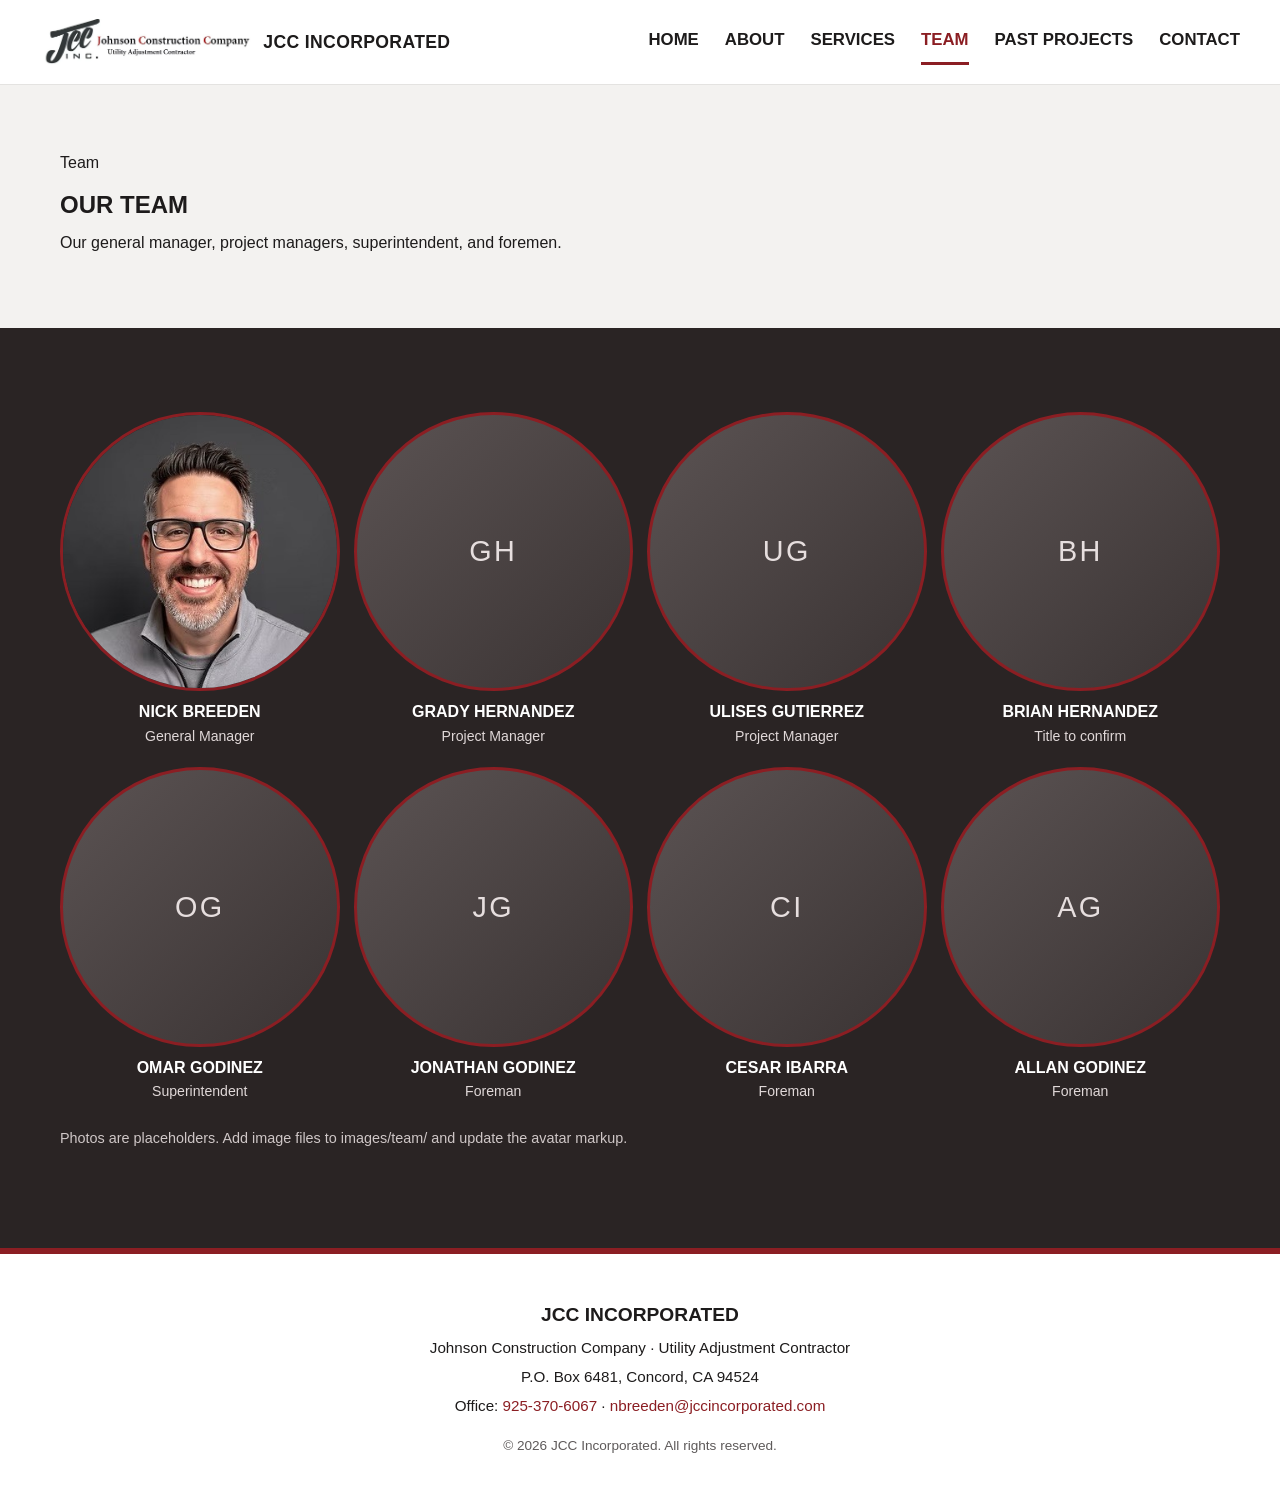
==== team.html @ 81626405 "Update team.html" ====
<!DOCTYPE html>
<html lang="en">
<head>
  <meta charset="UTF-8">
  <meta name="viewport" content="width=device-width, initial-scale=1.0">
  <meta name="description" content="The JCC Incorporated team: general manager, project managers, superintendent, and foremen.">
  <title>Team | JCC Incorporated</title>
  <link rel="stylesheet" href="css/styles.css">
</head>
<body>
  <a class="skip-link" href="#main">Skip to content</a>
  <header class="site-header" id="top">
    <a class="brand" href="index.html"><img src="images/logo.png" alt=""><span>JCC Incorporated</span></a>
    <nav class="desk-nav" aria-label="Main">
        <a href="index.html">Home</a>
        <a href="about.html">About</a>
        <a href="services.html">Services</a>
        <a href="team.html" aria-current="page">Team</a>
        <a href="projects.html">Past Projects</a>
        <a href="contact.html">Contact</a>
    </nav>
    <button class="menu-toggle" aria-expanded="false" aria-controls="menu" aria-label="Open menu">
      <span></span><span></span>
    </button>
  </header>
  <div class="menu-sheet" id="menu">
    <div class="sheet-top">
      <a class="brand" href="index.html"><img src="images/logo.png" alt=""><span>JCC Incorporated</span></a>
      <a class="btn-dark" href="contact.html">Contact</a>
    </div>
    <nav class="sheet-links" aria-label="Main">
      <a href="index.html">Home</a>
      <a href="about.html">About</a>
      <a href="services.html">Services</a>
      <a href="team.html" aria-current="page">Team</a>
      <a href="projects.html">Past Projects</a>
      <a href="contact.html">Contact</a>
    </nav>
    <div class="sheet-foot">
      <p>Office: <a href="tel:9253706067">925-370-6067</a></p>
      <p><a href="mailto:nbreeden@jccincorporated.com">nbreeden@jccincorporated.com</a></p>
      <p>P.O. Box 6481, Concord, CA 94524</p>
    </div>
  </div>
  <main id="main">

    <section class="page-hero">
      <p class="eyebrow">Team</p>
      <h1>Our Team</h1>
      <p class="hero-sub">Our general manager, project managers, superintendent, and foremen.</p>
    </section>

    <section class="section dark">
      <div class="team-grid">
        <article class="team-card reveal">
          <img class="avatar" src="images/nick.jpeg" alt="Nick Breeden">
          <h3>Nick Breeden</h3>
          <p>General Manager</p>
        </article>
        <article class="team-card reveal">
          <div class="avatar" role="img" aria-label="images/grady"><span>GH</span></div>
          <h3>Grady Hernandez</h3>
          <p>Project Manager</p>
        </article>
        <article class="team-card reveal">
          <div class="avatar" role="img" aria-label="images/ulices"><span>UG</span></div>
          <h3>Ulises Gutierrez</h3>
          <p>Project Manager</p>
        </article>
        <article class="team-card reveal">
          <div class="avatar" role="img" aria-label="images/brian"><span>BH</span></div>
          <h3>Brian Hernandez</h3>
          <p>Title to confirm</p>
        </article>
        <article class="team-card reveal">
          <div class="avatar" role="img" aria-label="images/omar"><span>OG</span></div>
          <h3>Omar Godinez</h3>
          <p>Superintendent</p>
        </article>
        <article class="team-card reveal">
          <div class="avatar" role="img" aria-label="images/jonathan"><span>JG</span></div>
          <h3>Jonathan Godinez</h3>
          <p>Foreman</p>
        </article>
        <article class="team-card reveal">
          <div class="avatar" role="img" aria-label="images/cesar"><span>CI</span></div>
          <h3>Cesar Ibarra</h3>
          <p>Foreman</p>
        </article>
        <article class="team-card reveal">
          <div class="avatar" role="img" aria-label="images/allan"><span>AG</span></div>
          <h3>Allan Godinez</h3>
          <p>Foreman</p>
        </article>
      </div>
      <p class="note light">Photos are placeholders. Add image files to images/team/ and update the avatar markup.</p>
    </section>

  </main>
  <footer class="site-footer">
    <p class="footer-name">JCC Incorporated</p>
    <p>Johnson Construction Company · Utility Adjustment Contractor</p>
    <p>P.O. Box 6481, Concord, CA 94524</p>
    <p>Office: <a href="tel:9253706067">925-370-6067</a> · <a href="mailto:nbreeden@jccincorporated.com">nbreeden@jccincorporated.com</a></p>
    <p class="copy">&copy; 2026 JCC Incorporated. All rights reserved.</p>
  </footer>
  <script src="js/main.js"></script>
</body>
</html>
---- css/styles.css ----
/* JCC Incorporated. Mobile first; desktop enhancements at 900px and up. */
:root{
  --red:#8b1e23; --red-dark:#6a1519;
  --ink:#1d1b1b; --paper:#f3f2f0; --dark:#2a2424; --white:#fff; --muted:#5e5a5a;
  --head: "Arial Narrow", "Roboto Condensed", "Helvetica Neue", Arial, sans-serif;
  --body: "Helvetica Neue", Arial, sans-serif;
  --ease: cubic-bezier(.2,.7,.2,1);
}
*,*::before,*::after{box-sizing:border-box}
html{scroll-behavior:smooth;scroll-padding-top:72px}
body{margin:0;font-family:var(--body);color:var(--ink);background:var(--paper);line-height:1.6;padding-top:64px}
img{max-width:100%;display:block}
a{color:inherit}
h1,h2,h3{font-family:var(--head);text-transform:uppercase;line-height:1.1;margin:.2em 0 .5em}
h2{font-size:clamp(1.6rem,5vw,2.6rem)}
h3{font-size:1.15rem}
p{margin:0 0 1em}
.skip-link{position:absolute;left:-999px}
.skip-link:focus{left:12px;top:12px;background:#fff;padding:8px;z-index:200}

/* ---------- Header ---------- */
.site-header{position:fixed;top:0;left:0;right:0;height:64px;background:var(--white);z-index:130;
  display:flex;align-items:center;justify-content:center;box-shadow:0 1px 0 rgba(0,0,0,.06);transition:background .3s,box-shadow .3s;pointer-events:none}
.site-header > *{pointer-events:auto}
.site-header.scrolled{box-shadow:0 4px 16px rgba(0,0,0,.12)}
.brand{position:absolute;left:14px;top:50%;transform:translateY(-50%);display:flex;align-items:center;gap:8px;text-decoration:none;color:var(--ink)}
.brand img{height:38px;width:auto}
.brand span{font-family:var(--head);font-weight:700;text-transform:uppercase;font-size:.95rem;letter-spacing:.02em}
.desk-nav{display:none}
.site-header > .brand span{display:none}

/* Notch toggle: centered under the top edge; moves to the bottom of the sheet when open */
.menu-toggle{position:absolute;top:0;left:50%;transform:translateX(-50%);width:76px;height:52px;border:0;background:var(--white);
  border-radius:0 0 30px 30px;box-shadow:0 6px 14px rgba(0,0,0,.12);cursor:pointer;display:flex;flex-direction:column;
  justify-content:center;align-items:center;gap:7px;padding:0;
  transition:top .45s var(--ease),border-radius .45s var(--ease),background .3s}
.menu-toggle span{display:block;width:26px;height:2px;background:var(--ink)}
.menu-toggle:focus-visible{outline:3px solid var(--red);outline-offset:2px}
.menu-open .site-header{background:transparent;box-shadow:none}
.menu-open .site-header .brand{opacity:0}
.menu-open .menu-toggle{top:calc(min(82vh,100vh) - 52px);border-radius:30px 30px 0 0;box-shadow:0 -4px 14px rgba(0,0,0,.1)}

/* Full-width drop sheet from the top */
.menu-sheet{position:fixed;top:0;left:0;right:0;height:min(82vh,100vh);background:var(--white);z-index:120;
  display:flex;flex-direction:column;padding:0 0 0;transform:translateY(-102%);visibility:hidden;
  transition:transform .5s var(--ease),visibility .5s;box-shadow:0 18px 40px rgba(0,0,0,.18)}
.menu-open .menu-sheet{transform:translateY(0);visibility:visible}
.sheet-top{height:64px;flex:0 0 64px;display:flex;align-items:center;justify-content:space-between;padding:0 14px}
.sheet-top .brand{position:static;transform:none}
.btn-dark{background:#2a2424;color:var(--white);font-family:var(--head);font-weight:700;text-transform:uppercase;font-size:.8rem;
  letter-spacing:.06em;padding:9px 14px;text-decoration:none;transition:background .2s}
.btn-dark:hover{background:var(--red)}
.sheet-links{display:flex;flex-direction:column;padding:8px 14px 0;overflow:auto}
.sheet-links a{display:block;padding:14px 0;border-bottom:1px solid #d9d6d3;font-family:var(--head);font-size:1.35rem;
  font-weight:700;text-transform:uppercase;text-decoration:none;color:var(--ink);opacity:0;transform:translateY(10px);
  transition:opacity .35s var(--ease),transform .35s var(--ease),color .2s}
.menu-open .sheet-links a{opacity:1;transform:none}
.menu-open .sheet-links a:nth-child(1){transition-delay:.12s}.menu-open .sheet-links a:nth-child(2){transition-delay:.16s}
.menu-open .sheet-links a:nth-child(3){transition-delay:.2s}.menu-open .sheet-links a:nth-child(4){transition-delay:.24s}
.menu-open .sheet-links a:nth-child(5){transition-delay:.28s}.menu-open .sheet-links a:nth-child(6){transition-delay:.32s}
.sheet-links a:hover,.sheet-links a[aria-current="page"]{color:var(--red)}
.sheet-foot{margin-top:auto;padding:18px 14px 92px;font-size:.92rem;color:var(--muted)}
.sheet-foot p{margin:.2em 0}
.sheet-foot a{color:var(--red);text-decoration:none}

/* ---------- Buttons & links ---------- */
.btn{display:inline-block;background:var(--red);color:var(--white);padding:13px 24px;font-family:var(--head);
  font-weight:700;text-transform:uppercase;letter-spacing:.04em;text-decoration:none;border:2px solid var(--red);
  border-radius:0;cursor:pointer;transition:transform .25s var(--ease),background .25s,color .25s;font-size:1rem}
.btn:hover{background:var(--red-dark);border-color:var(--red-dark);transform:translateY(-2px)}
.btn:active{transform:translateY(0)}
.btn.ghost{background:transparent;border-color:var(--white);color:var(--white)}
.btn.ghost:hover{background:var(--white);color:var(--ink)}
.text-link{display:inline-block;color:var(--red);font-family:var(--head);font-weight:700;text-transform:uppercase;text-decoration:none;margin-top:8px;
  background:linear-gradient(currentColor,currentColor) 0 100%/0 2px no-repeat;transition:background-size .35s var(--ease)}
.text-link:hover{background-size:100% 2px}
.text-link::after{content:" \203A"}
.text-link.light{color:#f1d4d5}
.btn-row{display:flex;flex-wrap:wrap;gap:12px}

/* ---------- Hero ---------- */
.hero {
  min-height: 88vh;
  display: flex;
  align-items: flex-end;
  color: var(--white);
  padding: 110px 20px 56px;

  background-image:
    linear-gradient(
      180deg,
      rgba(20, 15, 15, .25) 0%,
      rgba(20, 15, 15, .55) 45%,
      rgba(20, 15, 15, .9) 100%
    ),
    var(--hero-img),
    linear-gradient(#3b3434, #3b3434);

  background-position: center;
  background-size: cover;
  background-repeat: no-repeat;

  animation: heroZoom 1.8s var(--ease) both;
}

/* ---------- Sections ---------- */
.section{padding:56px 20px;max-width:1200px;margin:0 auto}
.section.dark{background:var(--dark);color:var(--white);max-width:none;padding-left:20px;padding-right:20px}
.section.dark > *{max-width:1200px;margin-left:auto;margin-right:auto}
.section.cta{text-align:center;background:var(--white)}
.section.stats{background:var(--white);max-width:none}
.section.stats > *{max-width:1200px;margin-left:auto;margin-right:auto}
.kicker{font-family:var(--head);text-transform:uppercase;color:var(--red);letter-spacing:.12em;font-weight:700;font-size:.85rem;margin-bottom:.4em}
.kicker-light{color:#f1d4d5;font-family:var(--head);text-transform:uppercase;letter-spacing:.1em;font-size:.85rem}
.note{font-size:.9rem;color:var(--muted);margin-top:24px}
.note.light{color:#cfc7c7}
.grid-2{display:grid;gap:20px;grid-template-columns:1fr}
.card{background:var(--white);color:var(--ink);padding:20px;box-shadow:0 8px 24px rgba(0,0,0,.08);transition:transform .4s var(--ease),box-shadow .4s}
.card:hover{transform:translateY(-4px);box-shadow:0 16px 36px rgba(0,0,0,.14)}
.section.dark .card{color:var(--ink)}
.check-list{list-style:none;padding:0;margin:0 0 1em}
.check-list li{padding:10px 0 10px 28px;border-bottom:1px solid rgba(0,0,0,.1);position:relative}
.check-list li::before{content:"";position:absolute;left:0;top:18px;width:12px;height:12px;background:var(--red)}
.check-list.light li{border-color:rgba(255,255,255,.14)}
.project-list{list-style:none;padding:0;columns:1;column-gap:32px}
.project-list li{padding:10px 0;border-bottom:1px solid rgba(255,255,255,.15);font-size:.98rem;break-inside:avoid}
.section:not(.dark) .project-list li{border-color:rgba(0,0,0,.1)}

/* Intro/Stats */
.stat-grid{display:grid;grid-template-columns:1fr 1fr;gap:0}
.stat{border-top:4px solid var(--red);padding:20px 12px 26px 0}
.stat strong{display:block;font-family:var(--head);font-size:clamp(2.2rem,8vw,3.8rem);line-height:1;color:var(--ink)}
.stat span{font-size:.92rem;color:var(--muted)}

/* Placeholders */
.ph{background:linear-gradient(135deg,#d8d4cf,#bfb9b3);color:#5a5350;display:flex;align-items:center;justify-content:center;
  text-align:center;padding:14px;font-size:.85rem;aspect-ratio:4/3;border:2px dashed #8a837e;margin-bottom:14px}
.ph.ph-wide{aspect-ratio:16/10}
.ph span{font-family:var(--head);text-transform:uppercase;letter-spacing:.06em}

/* Carousel */
.carousel-wrap{position:relative}
.carousel{display:flex;gap:16px;overflow-x:auto;scroll-snap-type:x mandatory;padding:4px 2px 16px;scrollbar-width:none;-webkit-overflow-scrolling:touch}
.carousel::-webkit-scrollbar{display:none}
.slide{flex:0 0 84%;scroll-snap-align:center}
.slide h3{margin-top:0}
.slide p{color:var(--muted);font-size:.95rem}
.car-btn{display:none}

/* Team */
.team-grid{display:grid;grid-template-columns:1fr 1fr;gap:20px 14px}
.team-card{text-align:center;color:var(--white)}
.team-card h3{font-size:1rem;margin:12px 0 4px}
.team-card p{font-size:.88rem;color:#e0d8d8;margin:0}
.avatar{width:100%;aspect-ratio:1;border-radius:50%;border:3px solid var(--red);background:linear-gradient(135deg,#5b5353,#3a3333);
  display:flex;align-items:center;justify-content:center;transition:transform .4s var(--ease)}
.avatar span{font-family:var(--head);font-size:1.8rem;color:#e6dede;letter-spacing:.08em}
.team-card:hover .avatar{transform:scale(1.04)}

/* Contact */
.contact-info .grid-2{align-items:start}
.contact-info h3{color:var(--red);margin-top:18px}
.contact-info h3:first-child{margin-top:0}
.contact-form{display:grid;gap:14px;background:var(--white);padding:22px;box-shadow:0 8px 24px rgba(0,0,0,.08)}
.contact-form label{display:grid;gap:6px;font-weight:600;font-size:.95rem}
.contact-form input,.contact-form textarea{font:inherit;padding:11px 12px;border:1px solid #bbb;border-radius:0;background:#fff;transition:border-color .2s,box-shadow .2s}
.contact-form input:focus,.contact-form textarea:focus{outline:none;border-color:var(--red);box-shadow:0 0 0 3px rgba(139,30,35,.15)}
.contact-form input.invalid,.contact-form textarea.invalid{border-color:#b00020}
.req{color:var(--red)}
.form-status{margin:0;font-weight:600}
.form-status.ok{color:#1d6b35}.form-status.err{color:#b00020}

/* Year tabs */
.year-tabs{position:sticky;top:64px;z-index:50;background:var(--white);display:flex;justify-content:center;gap:8px;padding:10px;box-shadow:0 2px 8px rgba(0,0,0,.06)}
.year-tabs a{font-family:var(--head);font-weight:700;text-transform:uppercase;text-decoration:none;padding:8px 18px;border:2px solid var(--red);color:var(--red);transition:background .2s,color .2s}
.year-tabs a:hover{background:var(--red);color:var(--white)}
.gallery{display:grid;grid-template-columns:1fr;gap:12px}

/* Footer */
.site-footer{background:var(--white);text-align:center;padding:40px 20px;margin-top:0;border-top:6px solid var(--red);font-size:.95rem}
.site-footer p{margin:.3em 0}
.site-footer a{color:var(--red);text-decoration:none}
.footer-name{font-family:var(--head);font-weight:700;text-transform:uppercase;font-size:1.2rem}
.site-footer .copy{color:var(--muted);font-size:.85rem;margin-top:1.2em}

/* Reveal on scroll */
.reveal{opacity:0;transform:translateY(28px);transition:opacity .8s var(--ease),transform .8s var(--ease)}
.reveal.in{opacity:1;transform:none}
.team-grid .reveal:nth-child(2){transition-delay:.05s}.team-grid .reveal:nth-child(3){transition-delay:.1s}.team-grid .reveal:nth-child(4){transition-delay:.15s}

/* ---------- Tablet & desktop ---------- */
@media (min-width:600px){
  .stat-grid{grid-template-columns:repeat(4,1fr)}
  .team-grid{grid-template-columns:repeat(3,1fr)}
  .slide{flex:0 0 46%}
  .gallery{grid-template-columns:1fr 1fr}
}
@media (min-width:900px){
  body{padding-top:0}
  html{scroll-padding-top:110px}
  .site-header{justify-content:space-between;height:84px;padding:0 40px}
  .brand{position:static;transform:none}
  .brand img{height:46px}
  .brand span{font-size:1.1rem}
  .site-header > .brand span{display:inline}
  .menu-toggle,.menu-sheet{display:none}
  .desk-nav{display:flex;gap:26px;align-items:center}
  .desk-nav a{padding:8px 0;font-family:var(--head);font-weight:700;text-transform:uppercase;font-size:1.05rem;text-decoration:none;color:var(--ink);border-bottom:3px solid transparent;transition:border-color .2s,color .2s}
  .desk-nav a:hover,.desk-nav a[aria-current="page"]{border-bottom-color:var(--red);color:var(--red)}
  .hero{padding:150px 60px 90px;min-height:92vh}
  .page-hero{padding:150px 60px 56px}
  .section{padding:84px 60px}
  .section.dark{padding:84px 60px}
  .grid-2{grid-template-columns:1fr 1fr;gap:28px}
  .team-grid{grid-template-columns:repeat(4,1fr)}
  .project-list{columns:2}
  .slide{flex:0 0 31%}
  .car-btn{display:flex;align-items:center;justify-content:center;position:absolute;top:40%;z-index:2;width:48px;height:48px;border:0;
    background:var(--red);color:var(--white);font-size:1.8rem;cursor:pointer;transition:background .2s}
  .car-btn:hover{background:var(--red-dark)}
  .car-btn.prev{left:-20px}.car-btn.next{right:-20px}
  .contact-info .grid-2{grid-template-columns:1fr 1.4fr;gap:60px}
  .contact-form{padding:34px}
  .gallery{grid-template-columns:repeat(4,1fr)}
  .stat-grid{gap:28px}
}
@media (prefers-reduced-motion:reduce){
  *,*::before,*::after{animation:none!important;transition:none!important;scroll-behavior:auto!important}
  .reveal{opacity:1;transform:none}
}
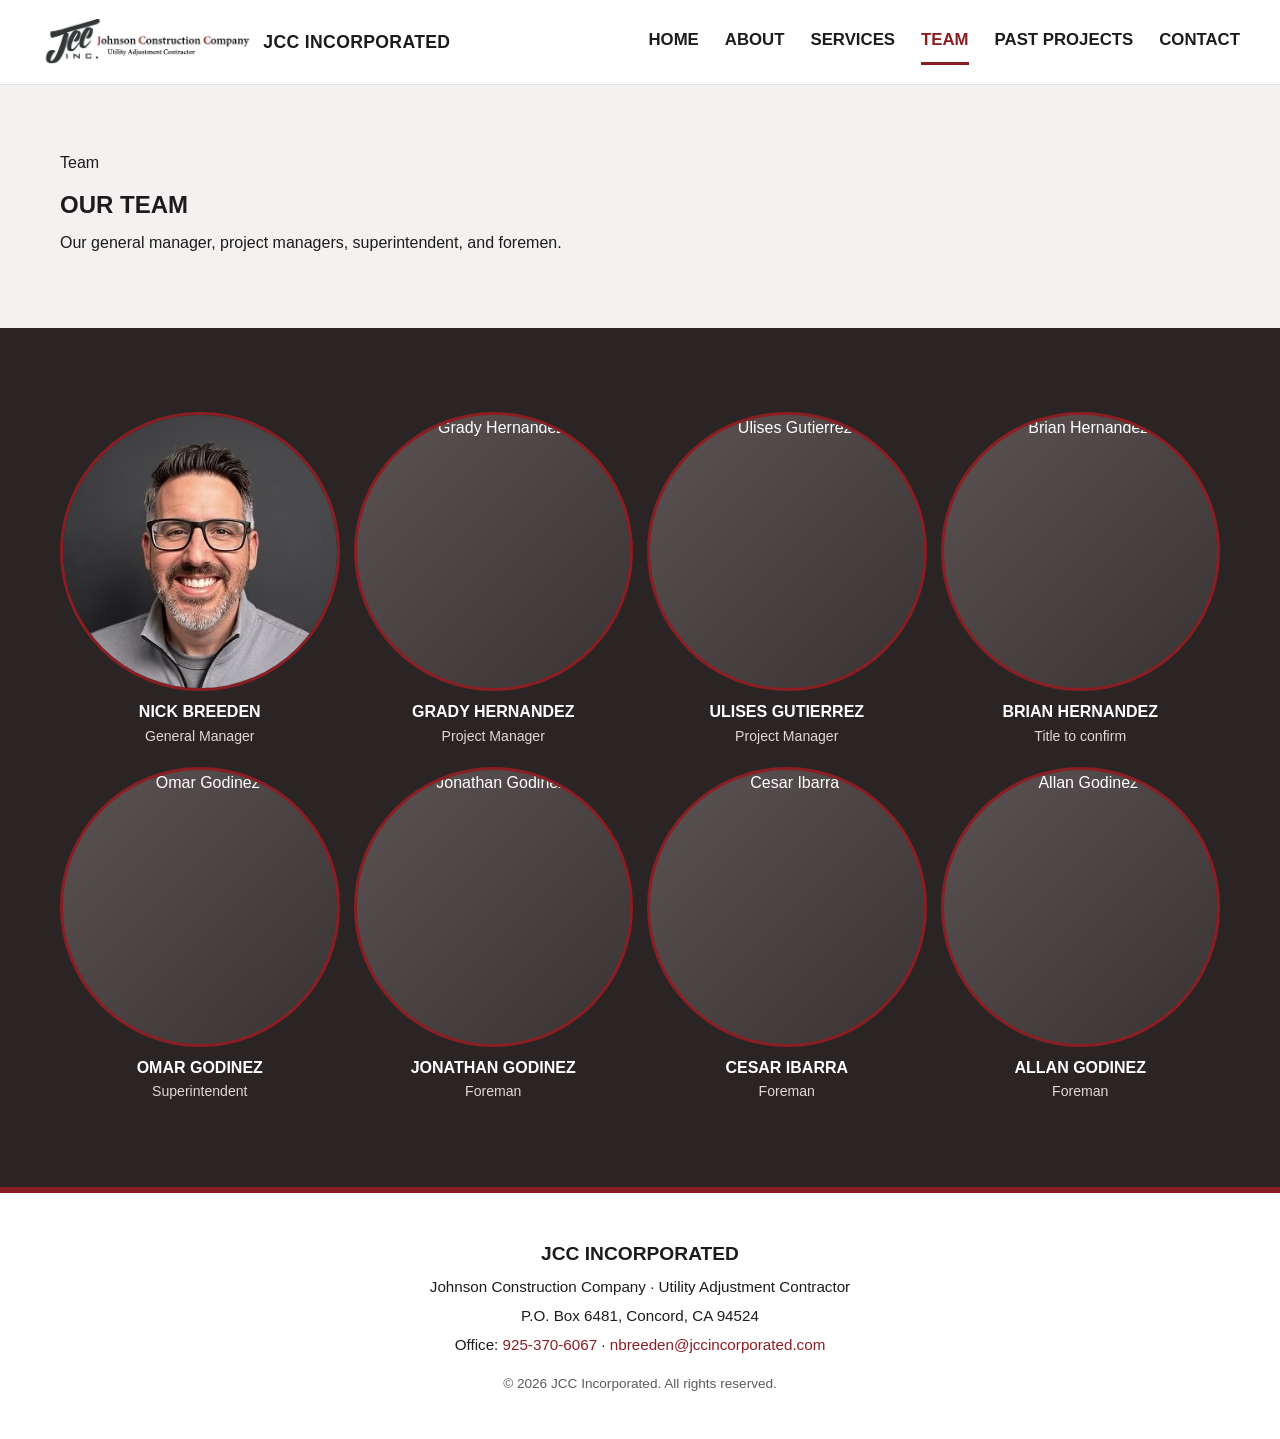
==== commit 30ea27e5: "Update team.html" ====
--- a/team.html
+++ b/team.html
@@ -52,48 +52,56 @@
 
     <section class="section dark">
       <div class="team-grid">
-        <article class="team-card reveal">
-          <img class="avatar" src="images/nick.jpeg" alt="Nick Breeden">
-          <h3>Nick Breeden</h3>
-          <p>General Manager</p>
-        </article>
-        <article class="team-card reveal">
-          <div class="avatar" role="img" aria-label="images/grady"><span>GH</span></div>
-          <h3>Grady Hernandez</h3>
-          <p>Project Manager</p>
-        </article>
-        <article class="team-card reveal">
-          <div class="avatar" role="img" aria-label="images/ulices"><span>UG</span></div>
-          <h3>Ulises Gutierrez</h3>
-          <p>Project Manager</p>
-        </article>
-        <article class="team-card reveal">
-          <div class="avatar" role="img" aria-label="images/brian"><span>BH</span></div>
-          <h3>Brian Hernandez</h3>
-          <p>Title to confirm</p>
-        </article>
-        <article class="team-card reveal">
-          <div class="avatar" role="img" aria-label="images/omar"><span>OG</span></div>
-          <h3>Omar Godinez</h3>
-          <p>Superintendent</p>
-        </article>
-        <article class="team-card reveal">
-          <div class="avatar" role="img" aria-label="images/jonathan"><span>JG</span></div>
-          <h3>Jonathan Godinez</h3>
-          <p>Foreman</p>
-        </article>
-        <article class="team-card reveal">
-          <div class="avatar" role="img" aria-label="images/cesar"><span>CI</span></div>
-          <h3>Cesar Ibarra</h3>
-          <p>Foreman</p>
-        </article>
-        <article class="team-card reveal">
-          <div class="avatar" role="img" aria-label="images/allan"><span>AG</span></div>
-          <h3>Allan Godinez</h3>
-          <p>Foreman</p>
-        </article>
-      </div>
-      <p class="note light">Photos are placeholders. Add image files to images/team/ and update the avatar markup.</p>
+
+  <article class="team-card reveal">
+    <img class="avatar" src="images/nick.jpeg" alt="Nick Breeden">
+    <h3>Nick Breeden</h3>
+    <p>General Manager</p>
+  </article>
+
+  <article class="team-card reveal">
+    <img class="avatar" src="images/grady.jpeg" alt="Grady Hernandez">
+    <h3>Grady Hernandez</h3>
+    <p>Project Manager</p>
+  </article>
+
+  <article class="team-card reveal">
+    <img class="avatar" src="images/ulises.jpeg" alt="Ulises Gutierrez">
+    <h3>Ulises Gutierrez</h3>
+    <p>Project Manager</p>
+  </article>
+
+  <article class="team-card reveal">
+    <img class="avatar" src="images/brian.jpeg" alt="Brian Hernandez">
+    <h3>Brian Hernandez</h3>
+    <p>Title to confirm</p>
+  </article>
+
+  <article class="team-card reveal">
+    <img class="avatar" src="images/omar.jpeg" alt="Omar Godinez">
+    <h3>Omar Godinez</h3>
+    <p>Superintendent</p>
+  </article>
+
+  <article class="team-card reveal">
+    <img class="avatar" src="images/jonathan.jpeg" alt="Jonathan Godinez">
+    <h3>Jonathan Godinez</h3>
+    <p>Foreman</p>
+  </article>
+
+  <article class="team-card reveal">
+    <img class="avatar" src="images/cesar.jpeg" alt="Cesar Ibarra">
+    <h3>Cesar Ibarra</h3>
+    <p>Foreman</p>
+  </article>
+
+  <article class="team-card reveal">
+    <img class="avatar" src="images/allan.jpeg" alt="Allan Godinez">
+    <h3>Allan Godinez</h3>
+    <p>Foreman</p>
+  </article>
+
+</div>
     </section>
 
   </main>
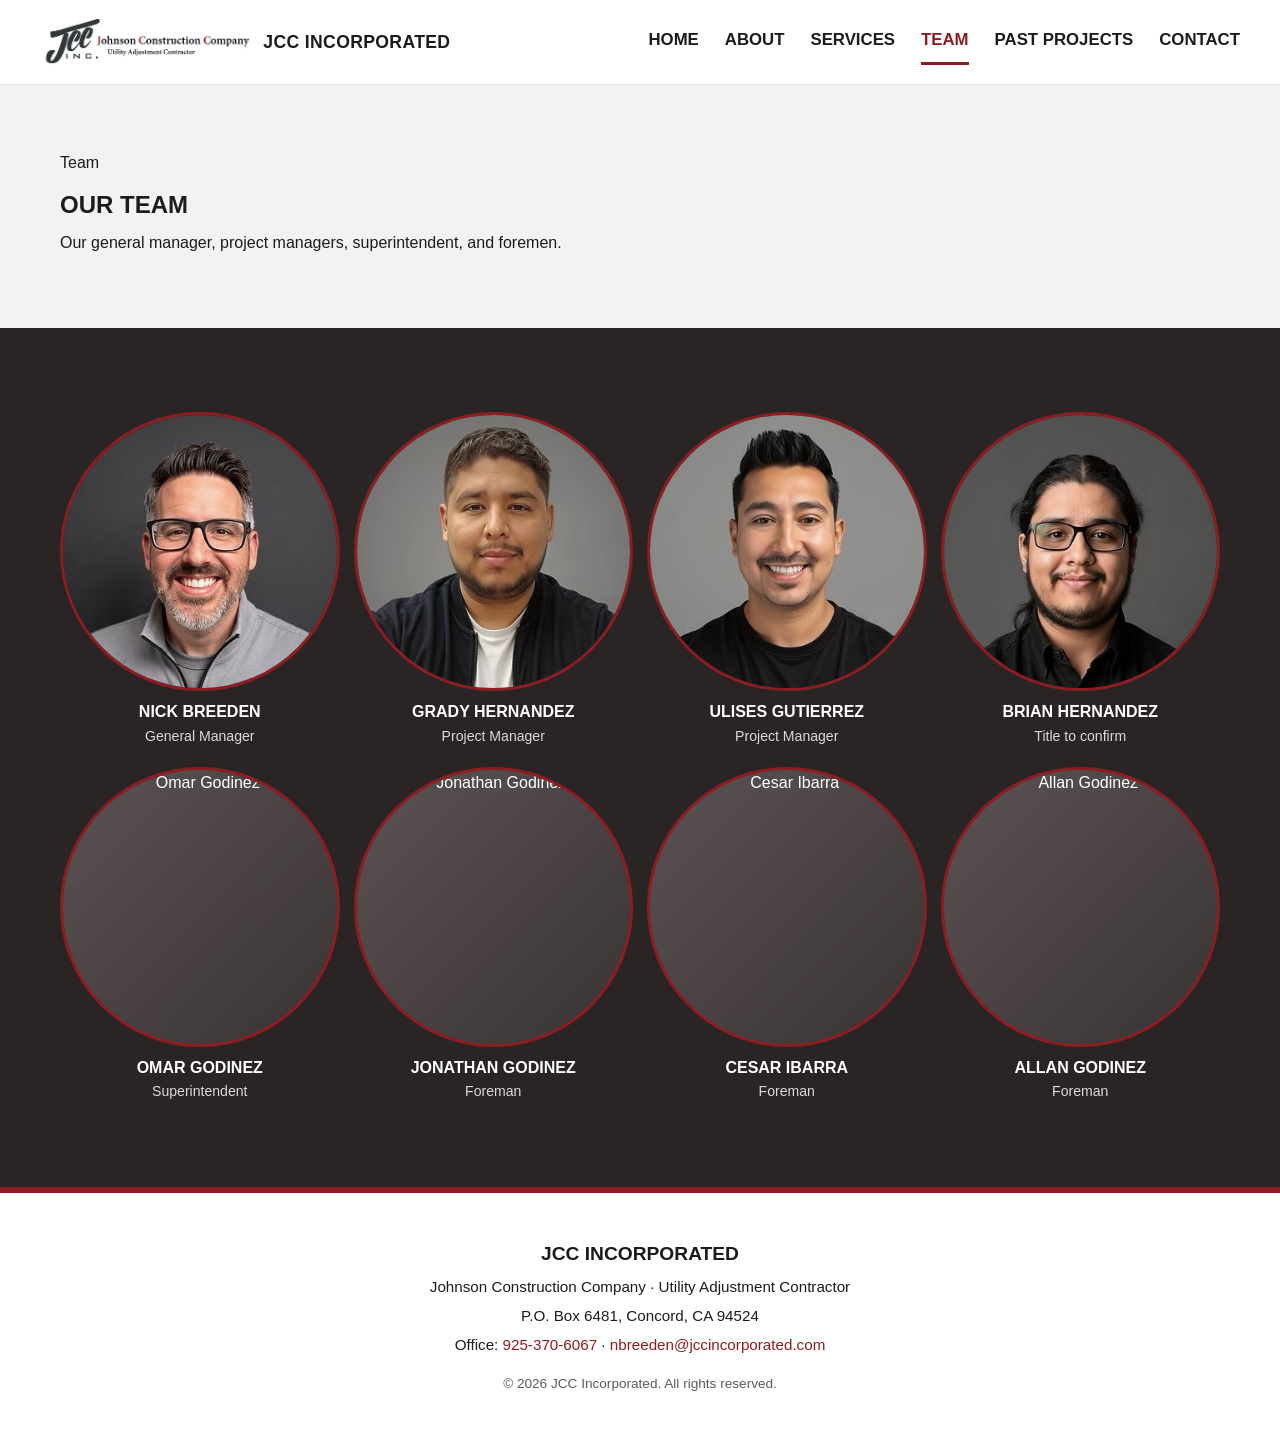
==== commit 7d66588a: "Update team.html" ====
--- a/team.html
+++ b/team.html
@@ -60,19 +60,19 @@
   </article>
 
   <article class="team-card reveal">
-    <img class="avatar" src="images/grady.jpeg" alt="Grady Hernandez">
+    <img class="avatar" src="images/grady.jpg" alt="Grady Hernandez">
     <h3>Grady Hernandez</h3>
     <p>Project Manager</p>
   </article>
 
   <article class="team-card reveal">
-    <img class="avatar" src="images/ulises.jpeg" alt="Ulises Gutierrez">
+    <img class="avatar" src="images/ulises.jpg" alt="Ulises Gutierrez">
     <h3>Ulises Gutierrez</h3>
     <p>Project Manager</p>
   </article>
 
   <article class="team-card reveal">
-    <img class="avatar" src="images/brian.jpeg" alt="Brian Hernandez">
+    <img class="avatar" src="images/brian.jpg" alt="Brian Hernandez">
     <h3>Brian Hernandez</h3>
     <p>Title to confirm</p>
   </article>
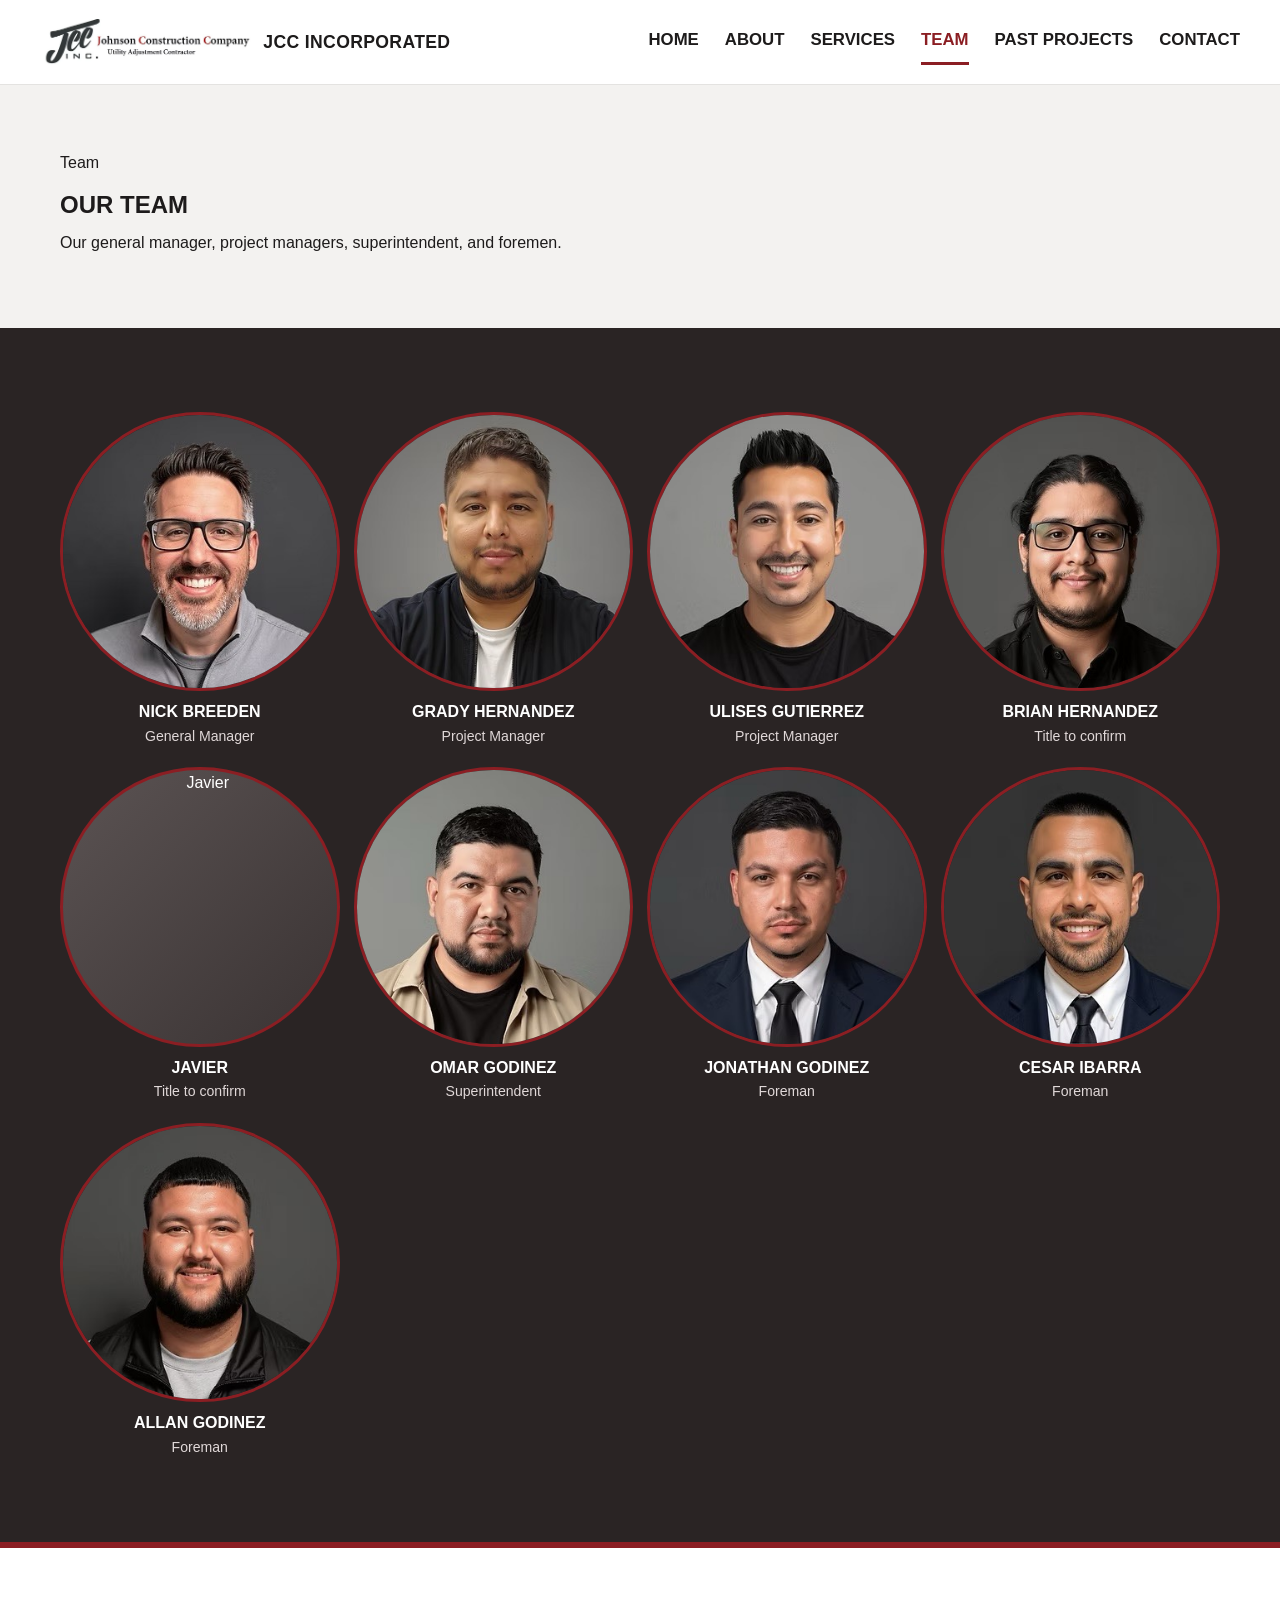
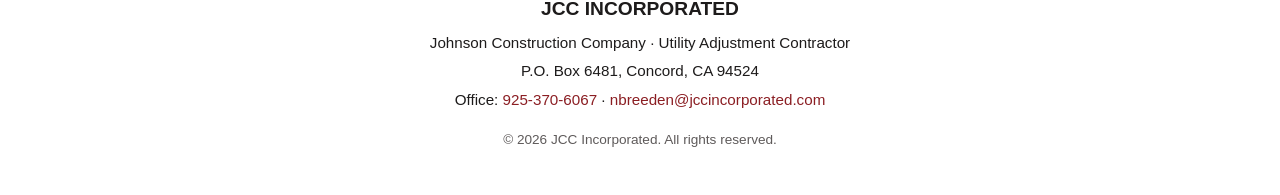
==== commit 997b7f7e: "Update team.html" ====
--- a/team.html
+++ b/team.html
@@ -76,7 +76,11 @@
     <h3>Brian Hernandez</h3>
     <p>Title to confirm</p>
   </article>
-
+<article class="team-card reveal">
+  <img class="avatar" src="images/javier.jpeg" alt="Javier">
+  <h3>Javier</h3>
+  <p>Title to confirm</p>
+</article>
   <article class="team-card reveal">
     <img class="avatar" src="images/omar.jpeg" alt="Omar Godinez">
     <h3>Omar Godinez</h3>
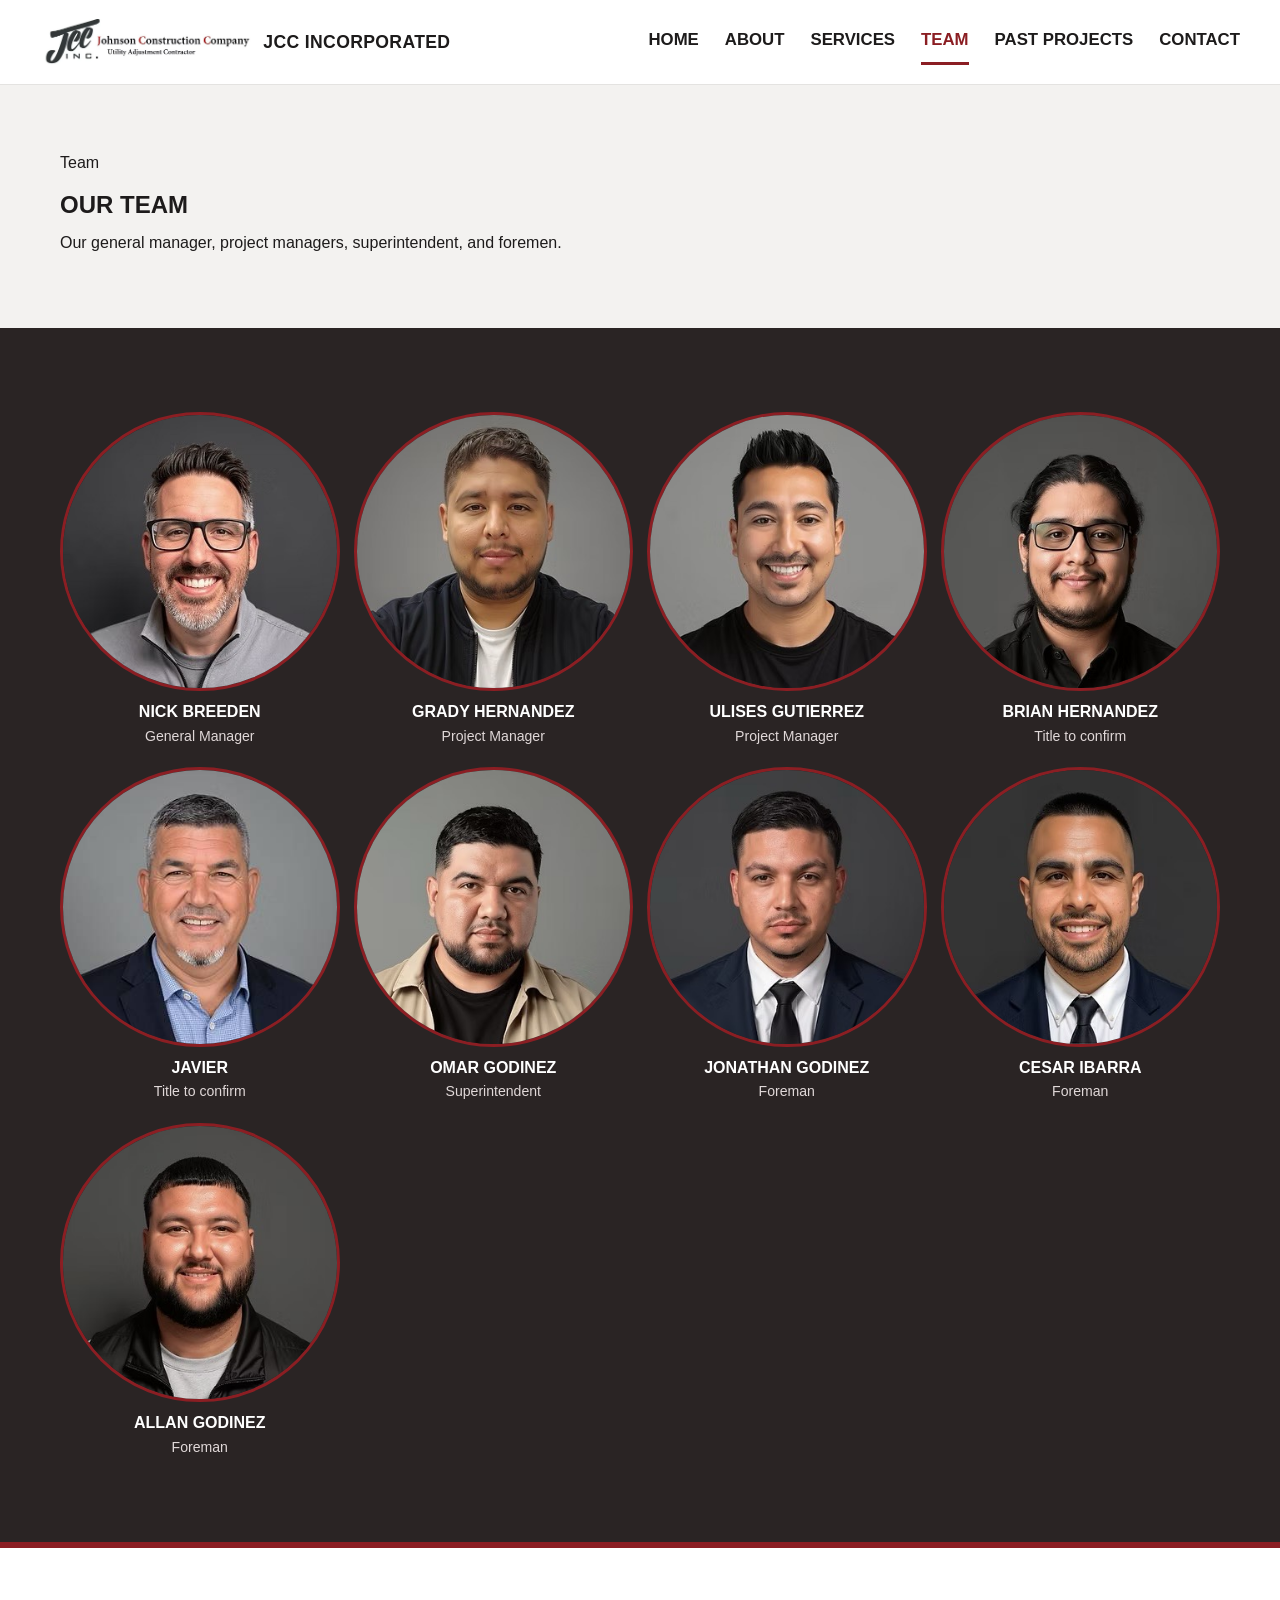
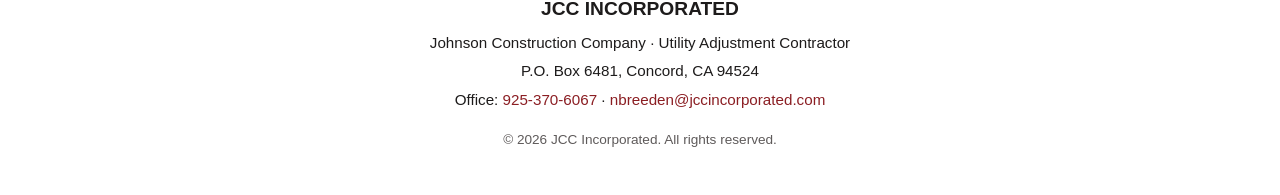
==== commit fd36e602: "Update team.html" ====
--- a/team.html
+++ b/team.html
@@ -77,7 +77,7 @@
     <p>Title to confirm</p>
   </article>
 <article class="team-card reveal">
-  <img class="avatar" src="images/javier.jpeg" alt="Javier">
+  <img class="avatar" src="images/javier.jpg" alt="Javier">
   <h3>Javier</h3>
   <p>Title to confirm</p>
 </article>
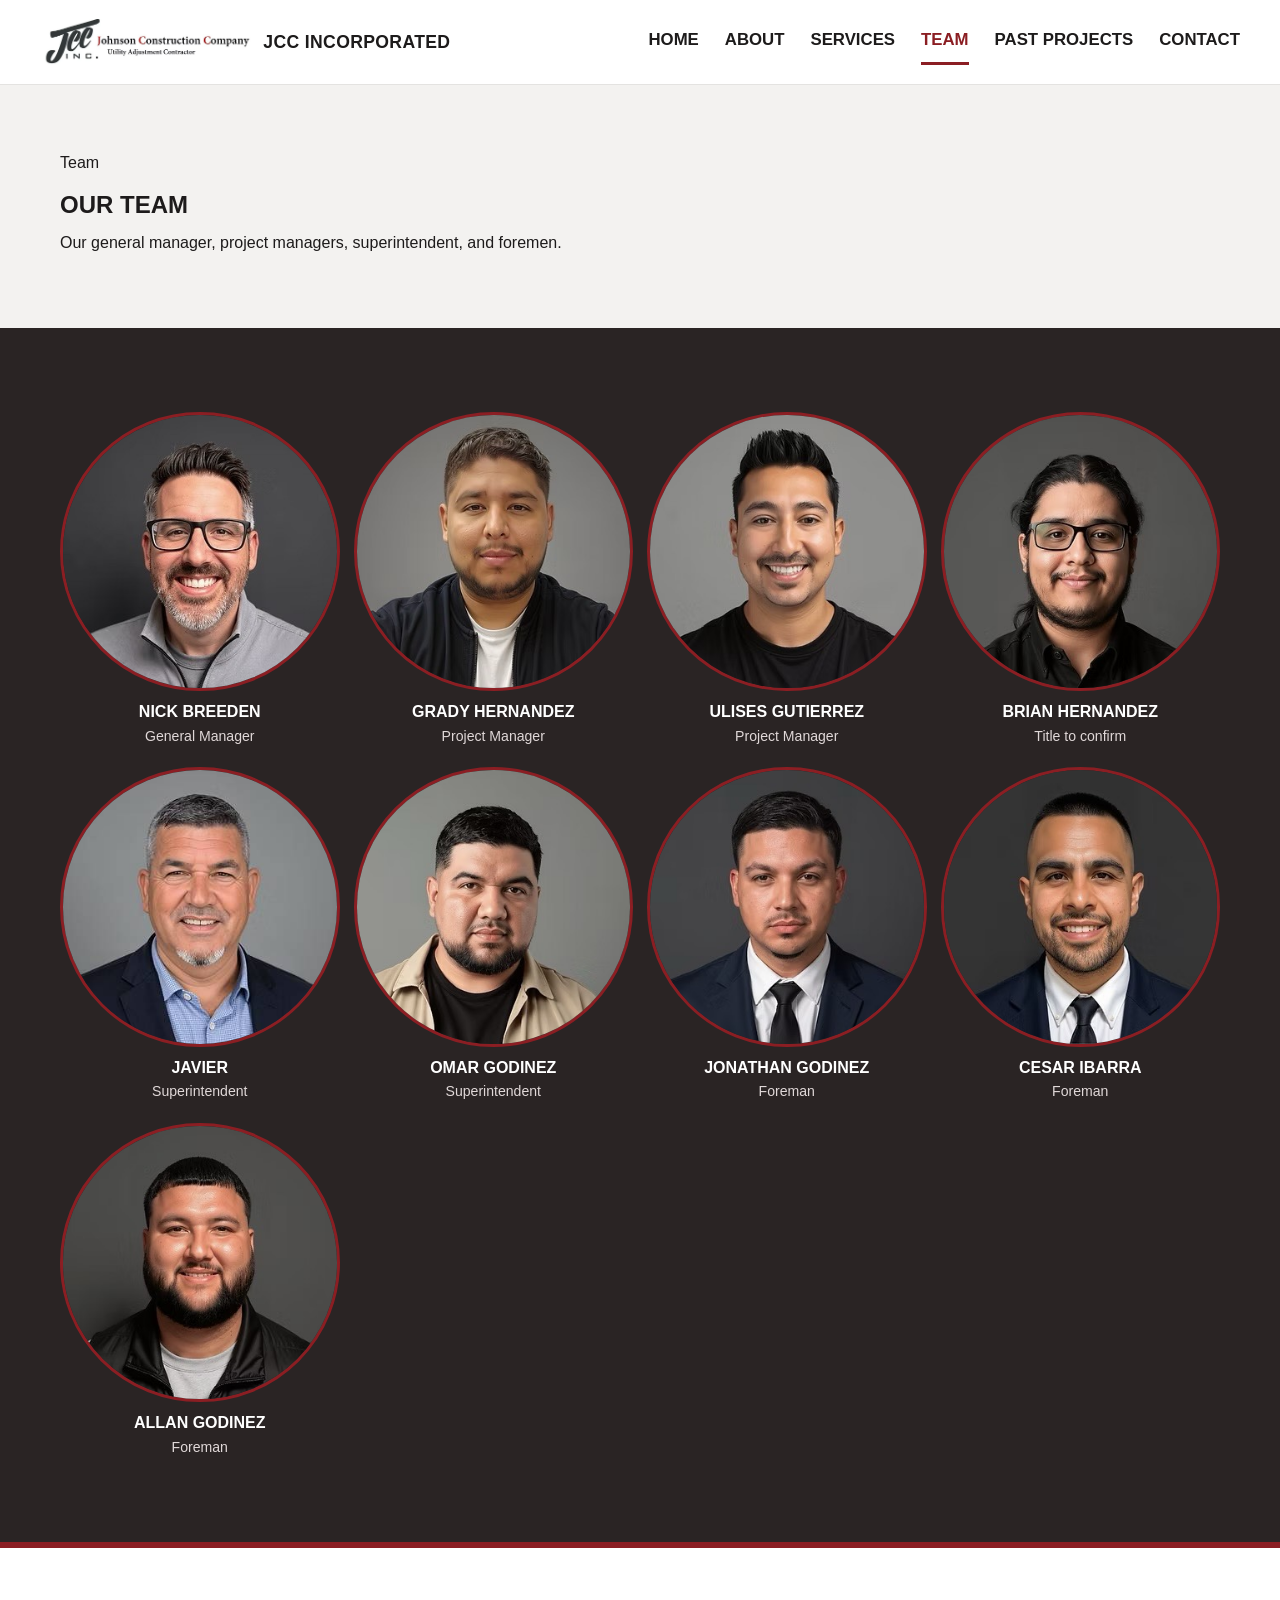
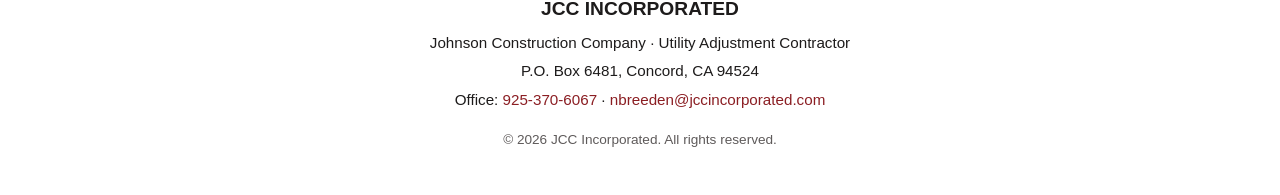
==== commit c6122a20: "Update team.html" ====
--- a/team.html
+++ b/team.html
@@ -79,7 +79,7 @@
 <article class="team-card reveal">
   <img class="avatar" src="images/javier.jpg" alt="Javier">
   <h3>Javier</h3>
-  <p>Title to confirm</p>
+  <p>Superintendent</p>
 </article>
   <article class="team-card reveal">
     <img class="avatar" src="images/omar.jpeg" alt="Omar Godinez">
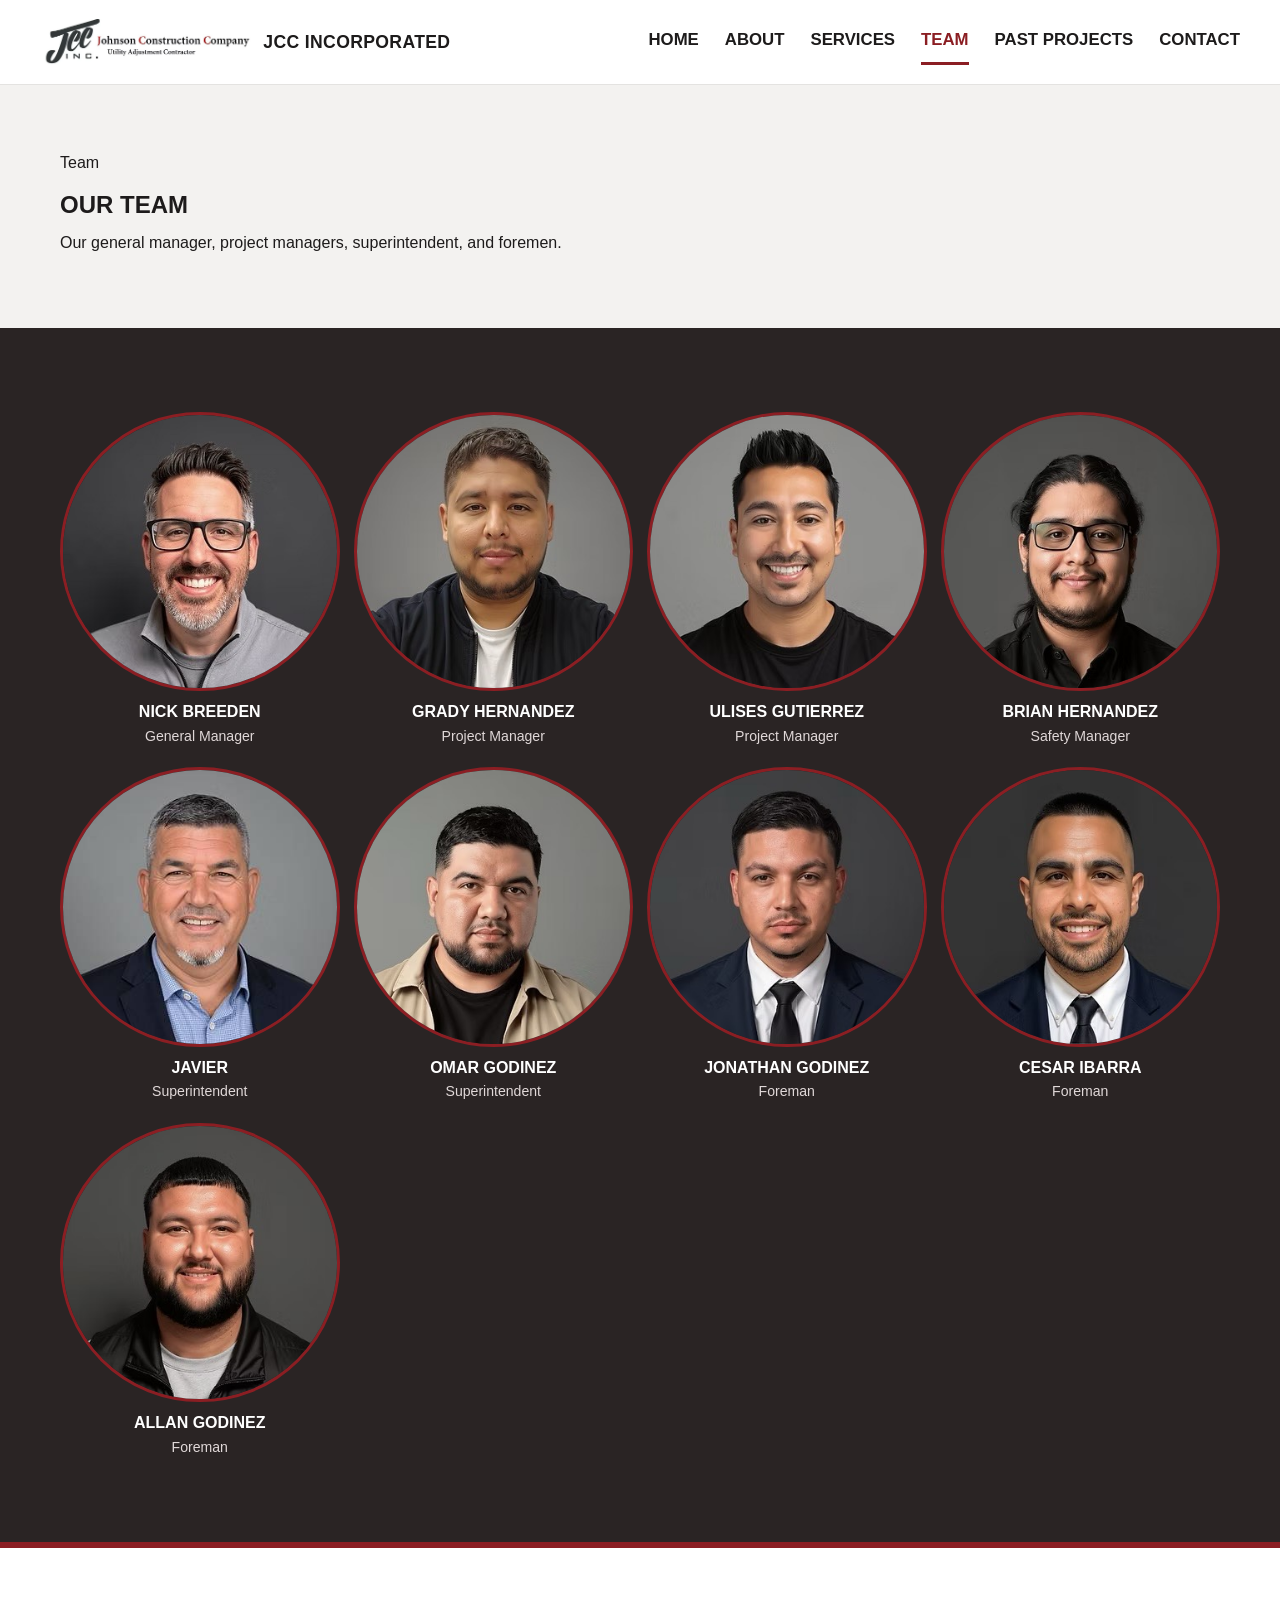
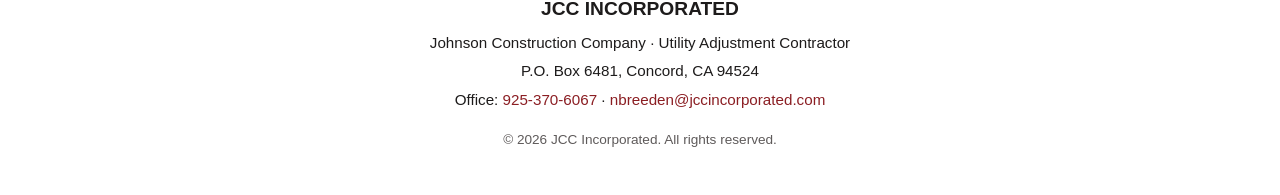
==== commit e68627e6: "Update team.html" ====
--- a/team.html
+++ b/team.html
@@ -74,7 +74,7 @@
   <article class="team-card reveal">
     <img class="avatar" src="images/brian.jpg" alt="Brian Hernandez">
     <h3>Brian Hernandez</h3>
-    <p>Title to confirm</p>
+    <p>Safety Manager</p>
   </article>
 <article class="team-card reveal">
   <img class="avatar" src="images/javier.jpg" alt="Javier">
